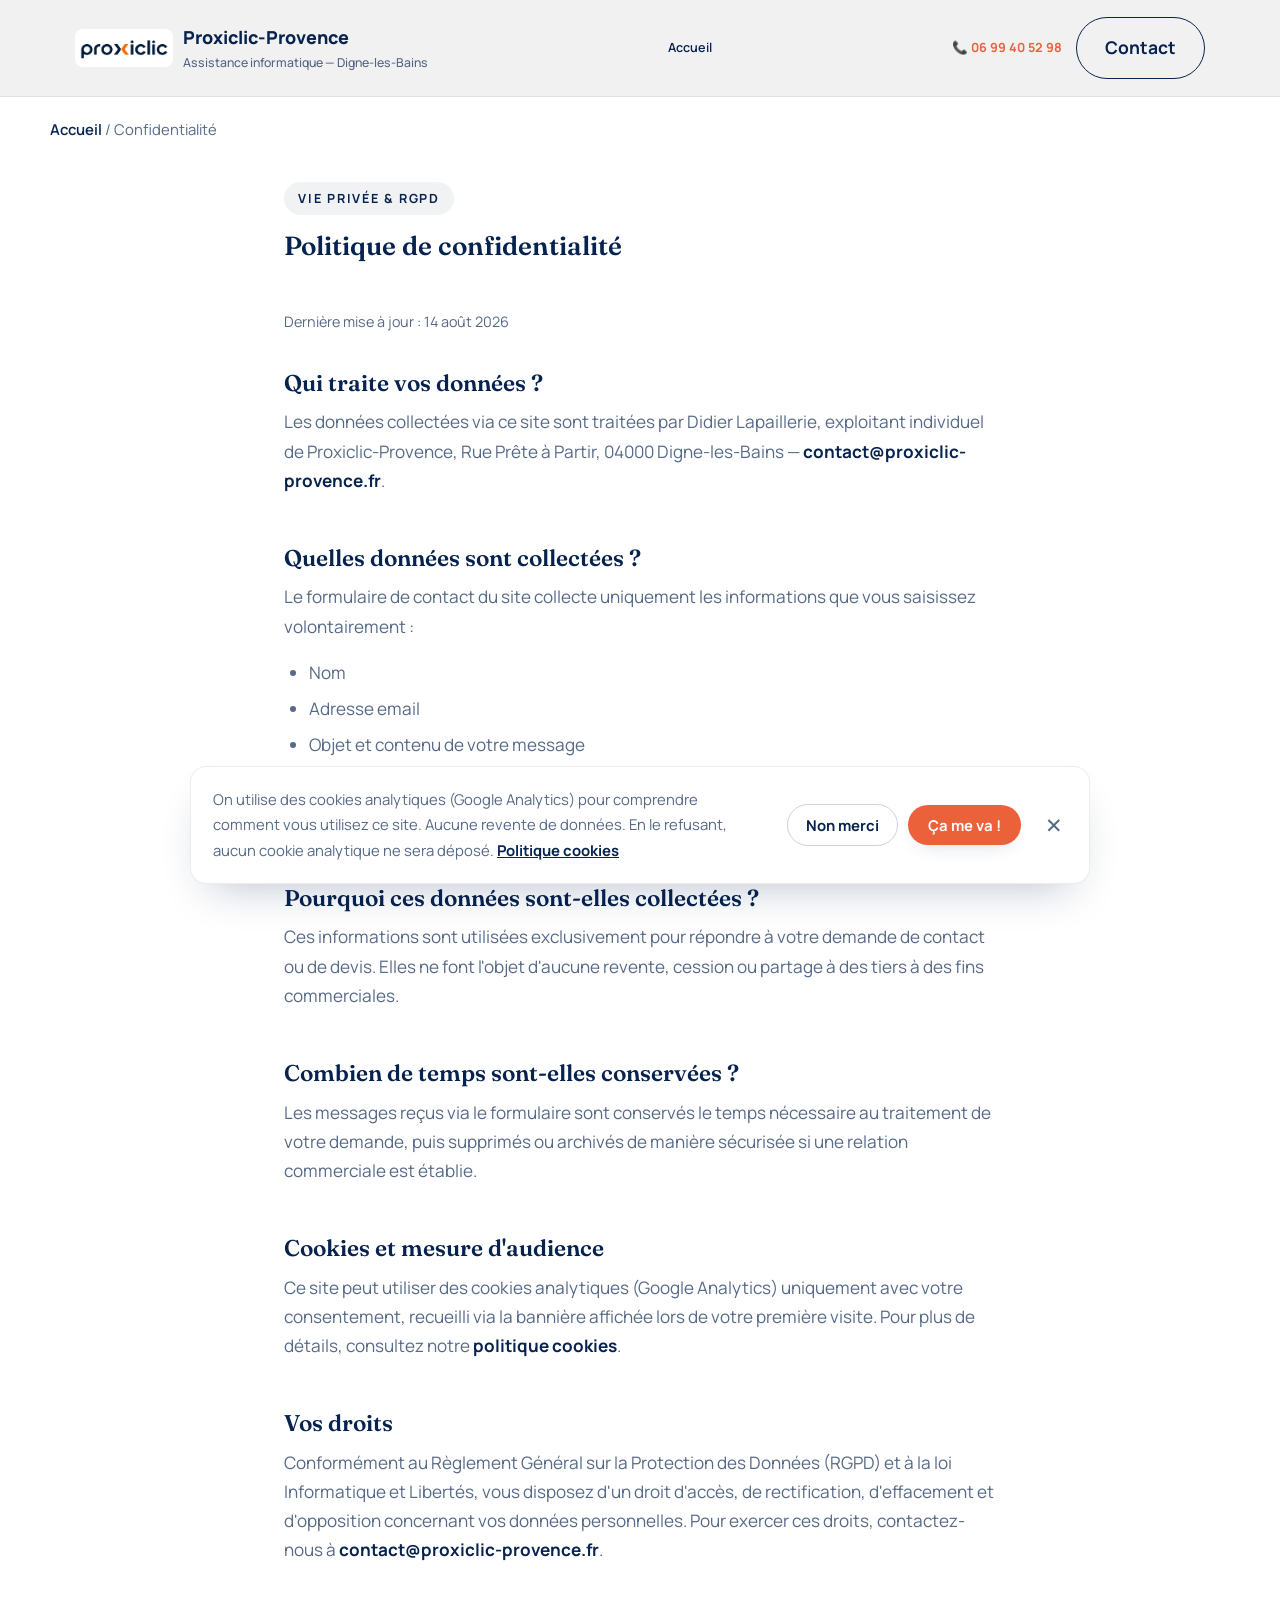
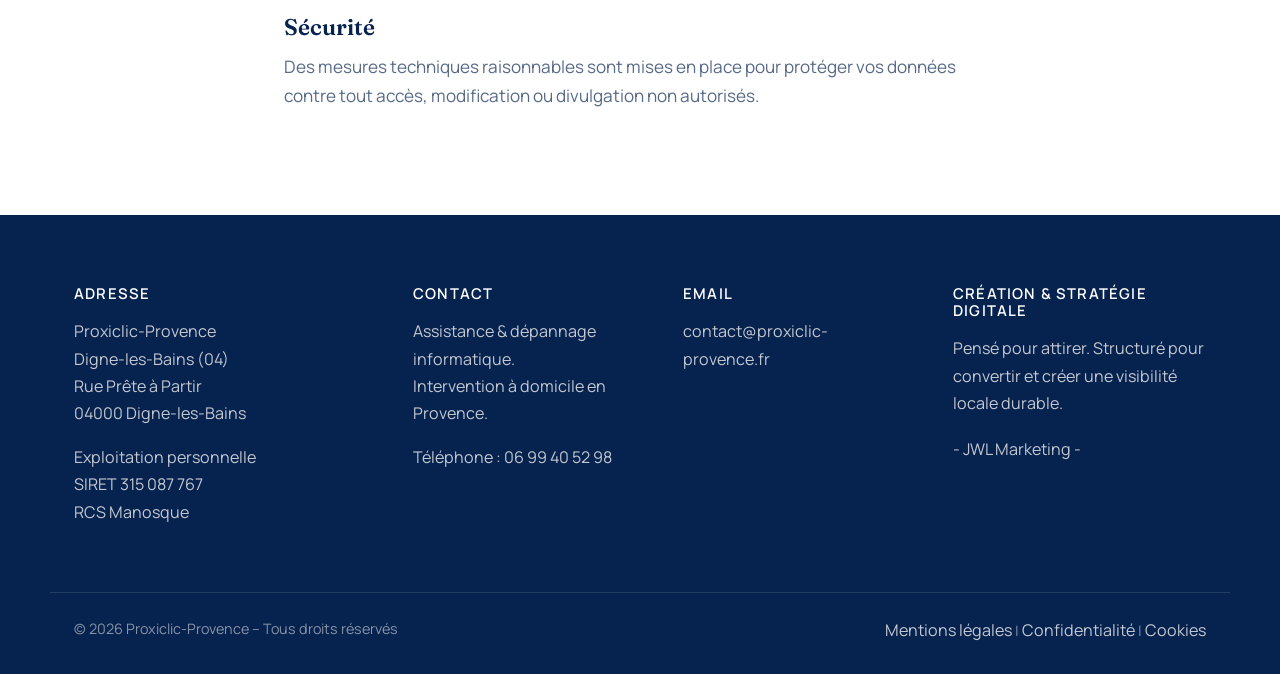
==== confidentialite/index.html @ a463f21f "Site initial Proxiclic-Provence : accueil, contact, pages légales Refonte complète du site vitrine (" ====
<!doctype html>
<html lang="fr">
<head>
<meta charset="UTF-8">
<meta name="viewport" content="width=device-width, initial-scale=1">
<base href="/">
<title>Politique de confidentialité | Proxiclic-Provence</title>
<meta name="description" content="Politique de confidentialité et protection des données personnelles du site Proxiclic-Provence.">
<meta name="robots" content="noindex">
<link rel="canonical" href="https://www.proxiclic-provence.fr/confidentialite/">
<link rel="icon" href="assets/images/logo.svg">
<link rel="stylesheet" href="assets/css/style.css?v=6">
</head>
<body>

<header class="site-header">
  <div class="bar">
    <a href="" class="brand">
      <img src="assets/images/proxixli-logo-digne-les-bains.jpeg" alt="Logo Proxiclic-Provence">
      <span>Proxiclic-Provence<small>Assistance informatique — Digne-les-Bains</small></span>
    </a>
    <nav class="main-nav">
      <a href="">Accueil</a>
    </nav>
    <div class="header-actions">
      <a href="tel:0699405298" class="tel-link">📞 06 99 40 52 98</a>
      <a href="contact/" class="btn btn-outline">Contact</a>
      <button class="nav-toggle" aria-label="Ouvrir le menu" aria-expanded="false">☰</button>
    </div>
  </div>
</header>

<div class="container breadcrumb"><a href="">Accueil</a> / Confidentialité</div>

<main>
  <section class="section" style="padding-top:40px;">
    <div class="container page-legale">
      <div class="section-head">
        <span class="eyebrow">Vie privée & RGPD</span>
        <h1>Politique de confidentialité</h1>
      </div>
      <p class="maj">Dernière mise à jour : 14 août 2026</p>

      <h2>Qui traite vos données ?</h2>
      <p>
        Les données collectées via ce site sont traitées par Didier Lapaillerie, exploitant individuel de
        Proxiclic-Provence, Rue Prête à Partir, 04000 Digne-les-Bains — <a href="mailto:contact@proxiclic-provence.fr" style="color:var(--bleu); font-weight:700;">contact@proxiclic-provence.fr</a>.
      </p>

      <h2>Quelles données sont collectées ?</h2>
      <p>Le formulaire de contact du site collecte uniquement les informations que vous saisissez volontairement :</p>
      <ul>
        <li>Nom</li>
        <li>Adresse email</li>
        <li>Objet et contenu de votre message</li>
      </ul>
      <p>Aucune autre donnée personnelle n'est collectée via ce formulaire (pas d'adresse, de téléphone ou de données bancaires demandées).</p>

      <h2>Pourquoi ces données sont-elles collectées ?</h2>
      <p>
        Ces informations sont utilisées exclusivement pour répondre à votre demande de contact ou de devis. Elles
        ne font l'objet d'aucune revente, cession ou partage à des tiers à des fins commerciales.
      </p>

      <h2>Combien de temps sont-elles conservées ?</h2>
      <p>
        Les messages reçus via le formulaire sont conservés le temps nécessaire au traitement de votre demande,
        puis supprimés ou archivés de manière sécurisée si une relation commerciale est établie.
      </p>

      <h2>Cookies et mesure d'audience</h2>
      <p>
        Ce site peut utiliser des cookies analytiques (Google Analytics) uniquement avec votre consentement,
        recueilli via la bannière affichée lors de votre première visite. Pour plus de détails, consultez notre
        <a href="politique-cookies/" style="color:var(--bleu); font-weight:700;">politique cookies</a>.
      </p>

      <h2>Vos droits</h2>
      <p>
        Conformément au Règlement Général sur la Protection des Données (RGPD) et à la loi Informatique et
        Libertés, vous disposez d'un droit d'accès, de rectification, d'effacement et d'opposition concernant vos
        données personnelles. Pour exercer ces droits, contactez-nous à
        <a href="mailto:contact@proxiclic-provence.fr" style="color:var(--bleu); font-weight:700;">contact@proxiclic-provence.fr</a>.
      </p>

      <h2>Sécurité</h2>
      <p>
        Des mesures techniques raisonnables sont mises en place pour protéger vos données contre tout accès,
        modification ou divulgation non autorisés.
      </p>
    </div>
  </section>
</main>

<footer class="site-footer">
  <div class="container footer-grid">
    <div>
      <h4>Adresse</h4>
      <p>Proxiclic-Provence<br>Digne-les-Bains (04)<br>Rue Prête à Partir<br>04000 Digne-les-Bains</p>
      <p>Exploitation personnelle<br>SIRET 315 087 767<br>RCS Manosque</p>
    </div>
    <div>
      <h4>Contact</h4>
      <p>Assistance & dépannage informatique.<br>Intervention à domicile en Provence.</p>
      <p>Téléphone : <a href="tel:0699405298">06 99 40 52 98</a></p>
    </div>
    <div>
      <h4>Email</h4>
      <p><a href="mailto:contact@proxiclic-provence.fr">contact@proxiclic-provence.fr</a></p>
    </div>
    <div>
      <h4>Création & stratégie digitale</h4>
      <p>Pensé pour attirer. Structuré pour convertir et créer une visibilité locale durable.</p>
      <a href="https://www.jwl-marketing.fr/" target="_blank" rel="noopener">- JWL Marketing -</a>
    </div>
  </div>
  <div class="container footer-bottom">
    <span>© 2026 Proxiclic-Provence – Tous droits réservés</span>
    <span><a href="mentions-legales/">Mentions légales</a> | <a href="confidentialite/">Confidentialité</a> | <a href="politique-cookies/">Cookies</a></span>
  </div>
</footer>

<div class="cookie-banniere">
  <p>On utilise des cookies analytiques (Google Analytics) pour comprendre comment vous utilisez ce site. Aucune revente de données. En le refusant, aucun cookie analytique ne sera déposé. <a href="politique-cookies/">Politique cookies</a></p>
  <div class="cookie-actions">
    <button class="cookie-refuser" type="button">Non merci</button>
    <button class="cookie-accepter" type="button">Ça me va !</button>
  </div>
  <button class="cookie-fermer" type="button" aria-label="Fermer">✕</button>
</div>

<script src="assets/js/main.js?v=3"></script>
</body>
</html>
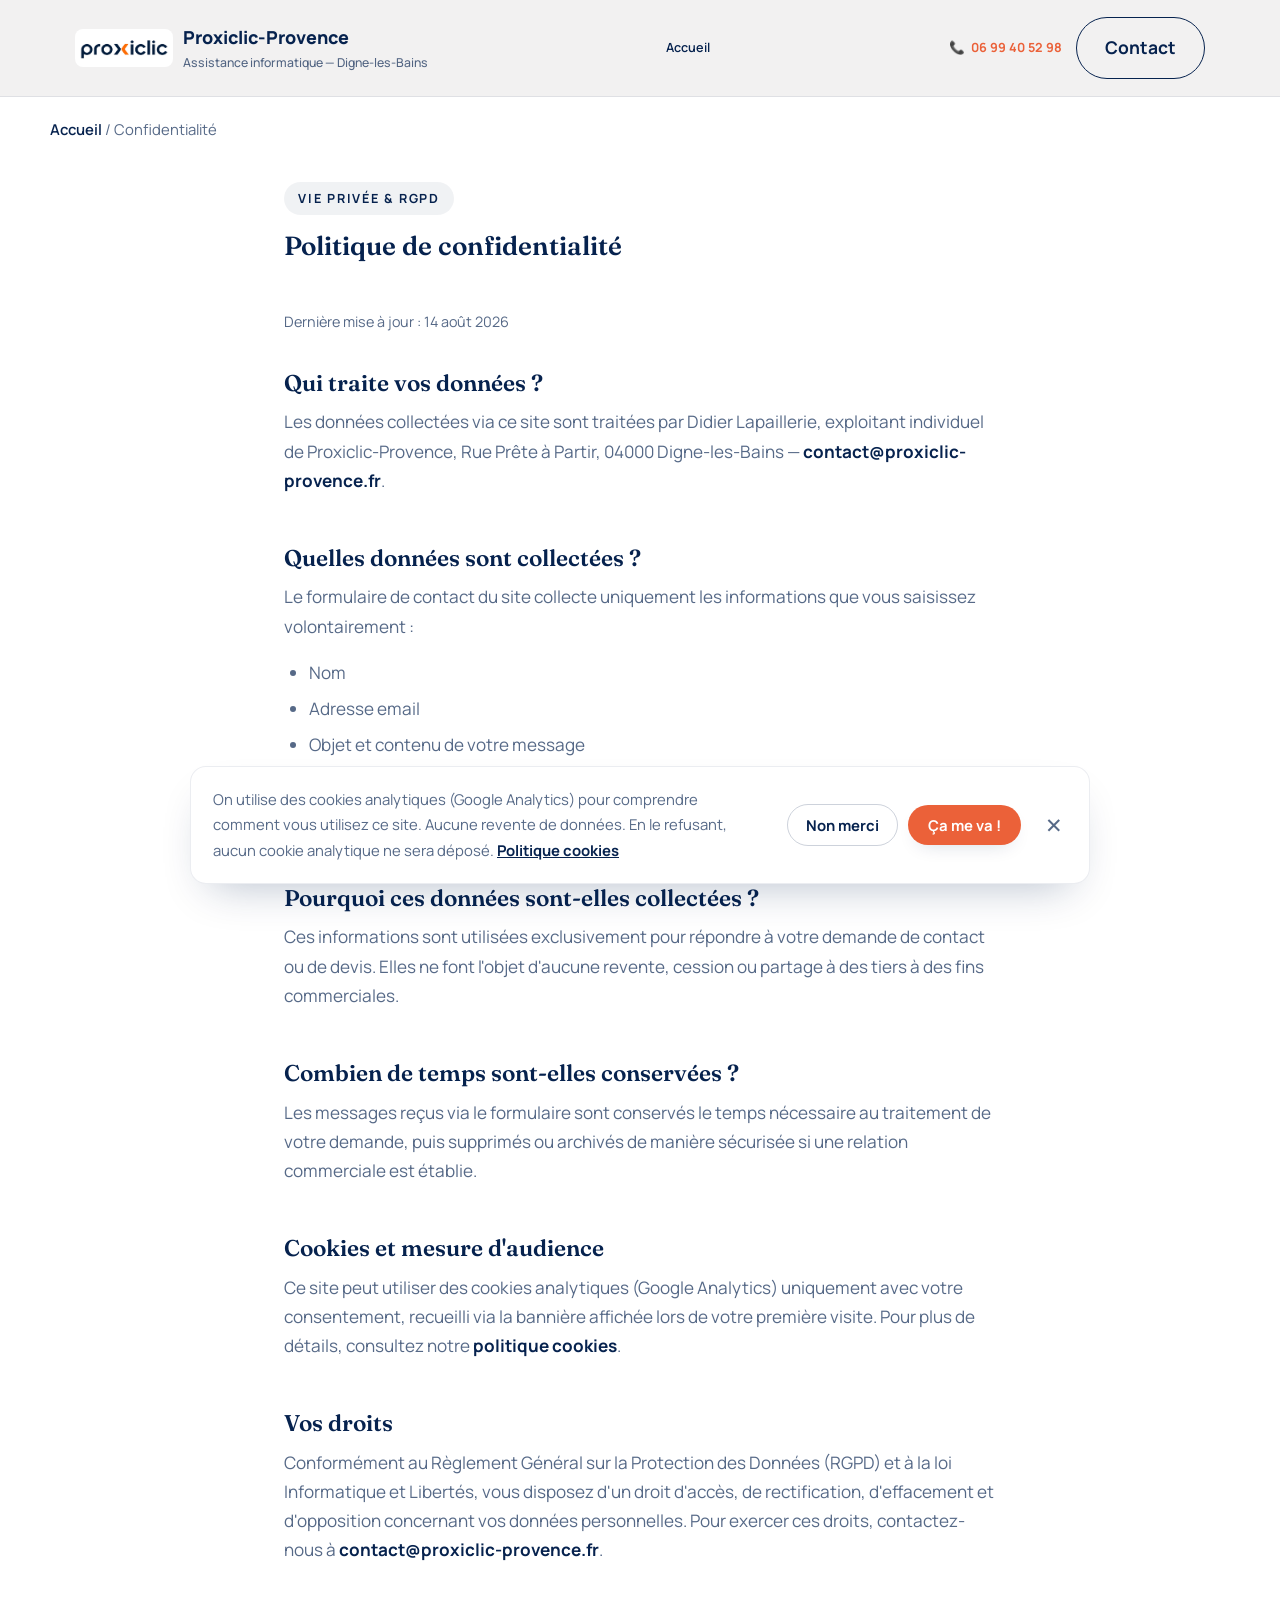
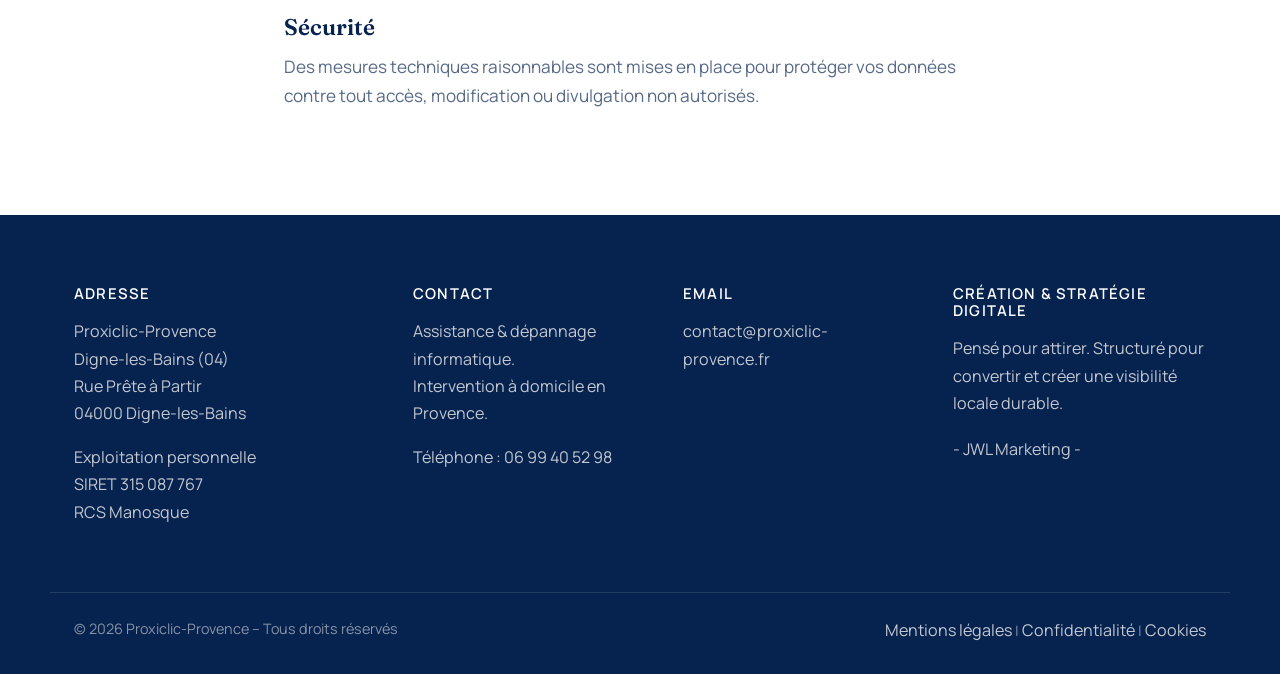
==== commit a52415ba: "Corrections diverses après un audit du site - Rewrites vercel.json plus fiables : les patterns :path" ====
--- a/confidentialite/index.html
+++ b/confidentialite/index.html
@@ -8,8 +8,8 @@
 <meta name="description" content="Politique de confidentialité et protection des données personnelles du site Proxiclic-Provence.">
 <meta name="robots" content="noindex">
 <link rel="canonical" href="https://www.proxiclic-provence.fr/confidentialite/">
-<link rel="icon" href="assets/images/logo.svg">
-<link rel="stylesheet" href="assets/css/style.css?v=6">
+<link rel="icon" href="assets/images/logo.webp">
+<link rel="stylesheet" href="assets/css/style.css?v=7">
 </head>
 <body>
 
@@ -23,7 +23,7 @@
       <a href="">Accueil</a>
     </nav>
     <div class="header-actions">
-      <a href="tel:0699405298" class="tel-link">📞 06 99 40 52 98</a>
+      <a href="tel:0699405298" class="tel-link">📞 <span class="tel-numero">06 99 40 52 98</span></a>
       <a href="contact/" class="btn btn-outline">Contact</a>
       <button class="nav-toggle" aria-label="Ouvrir le menu" aria-expanded="false">☰</button>
     </div>
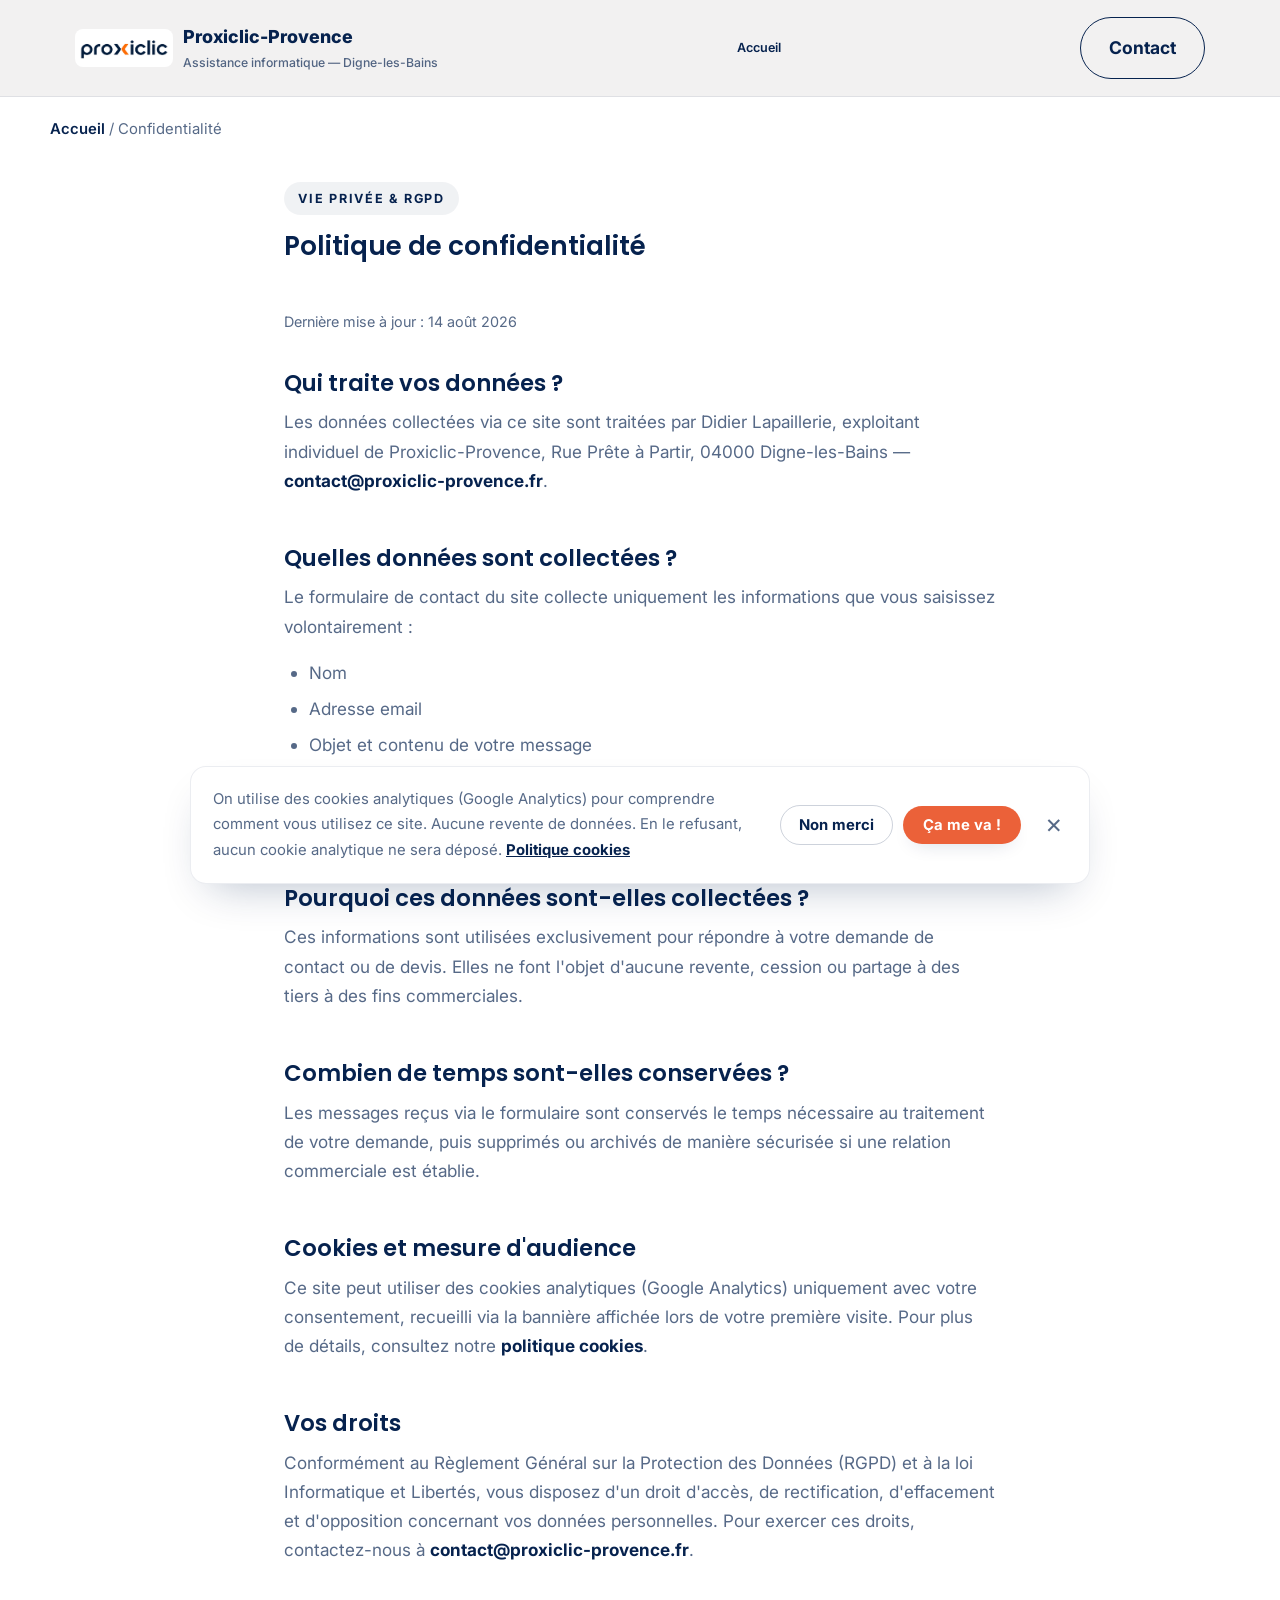
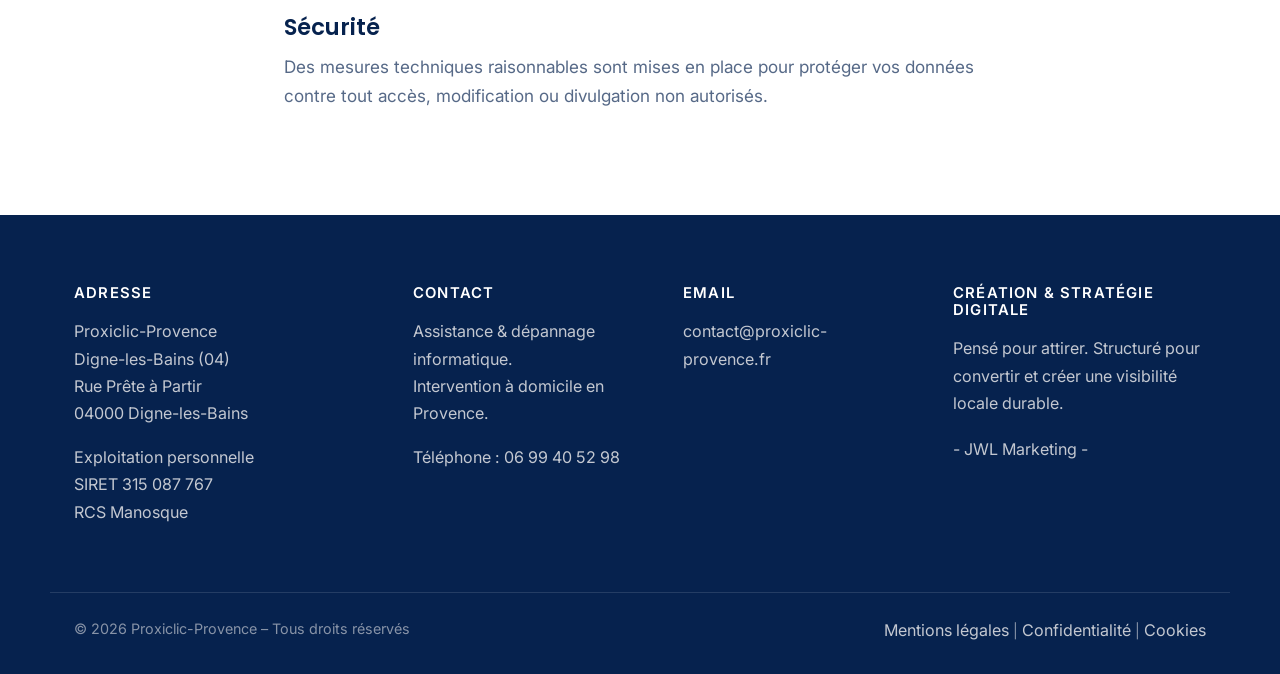
==== commit 165cbbbe: "Retire num header, etoiles jaunes, deplace avis au hero, corrige cadrage photo telephone, retire poi" ====
--- a/confidentialite/index.html
+++ b/confidentialite/index.html
@@ -23,8 +23,7 @@
       <a href="">Accueil</a>
     </nav>
     <div class="header-actions">
-      <a href="tel:0699405298" class="tel-link">📞 <span class="tel-numero">06 99 40 52 98</span></a>
-      <a href="contact/" class="btn btn-outline">Contact</a>
+      <a href="/#contact" class="btn btn-outline">Contact</a>
       <button class="nav-toggle" aria-label="Ouvrir le menu" aria-expanded="false">☰</button>
     </div>
   </div>
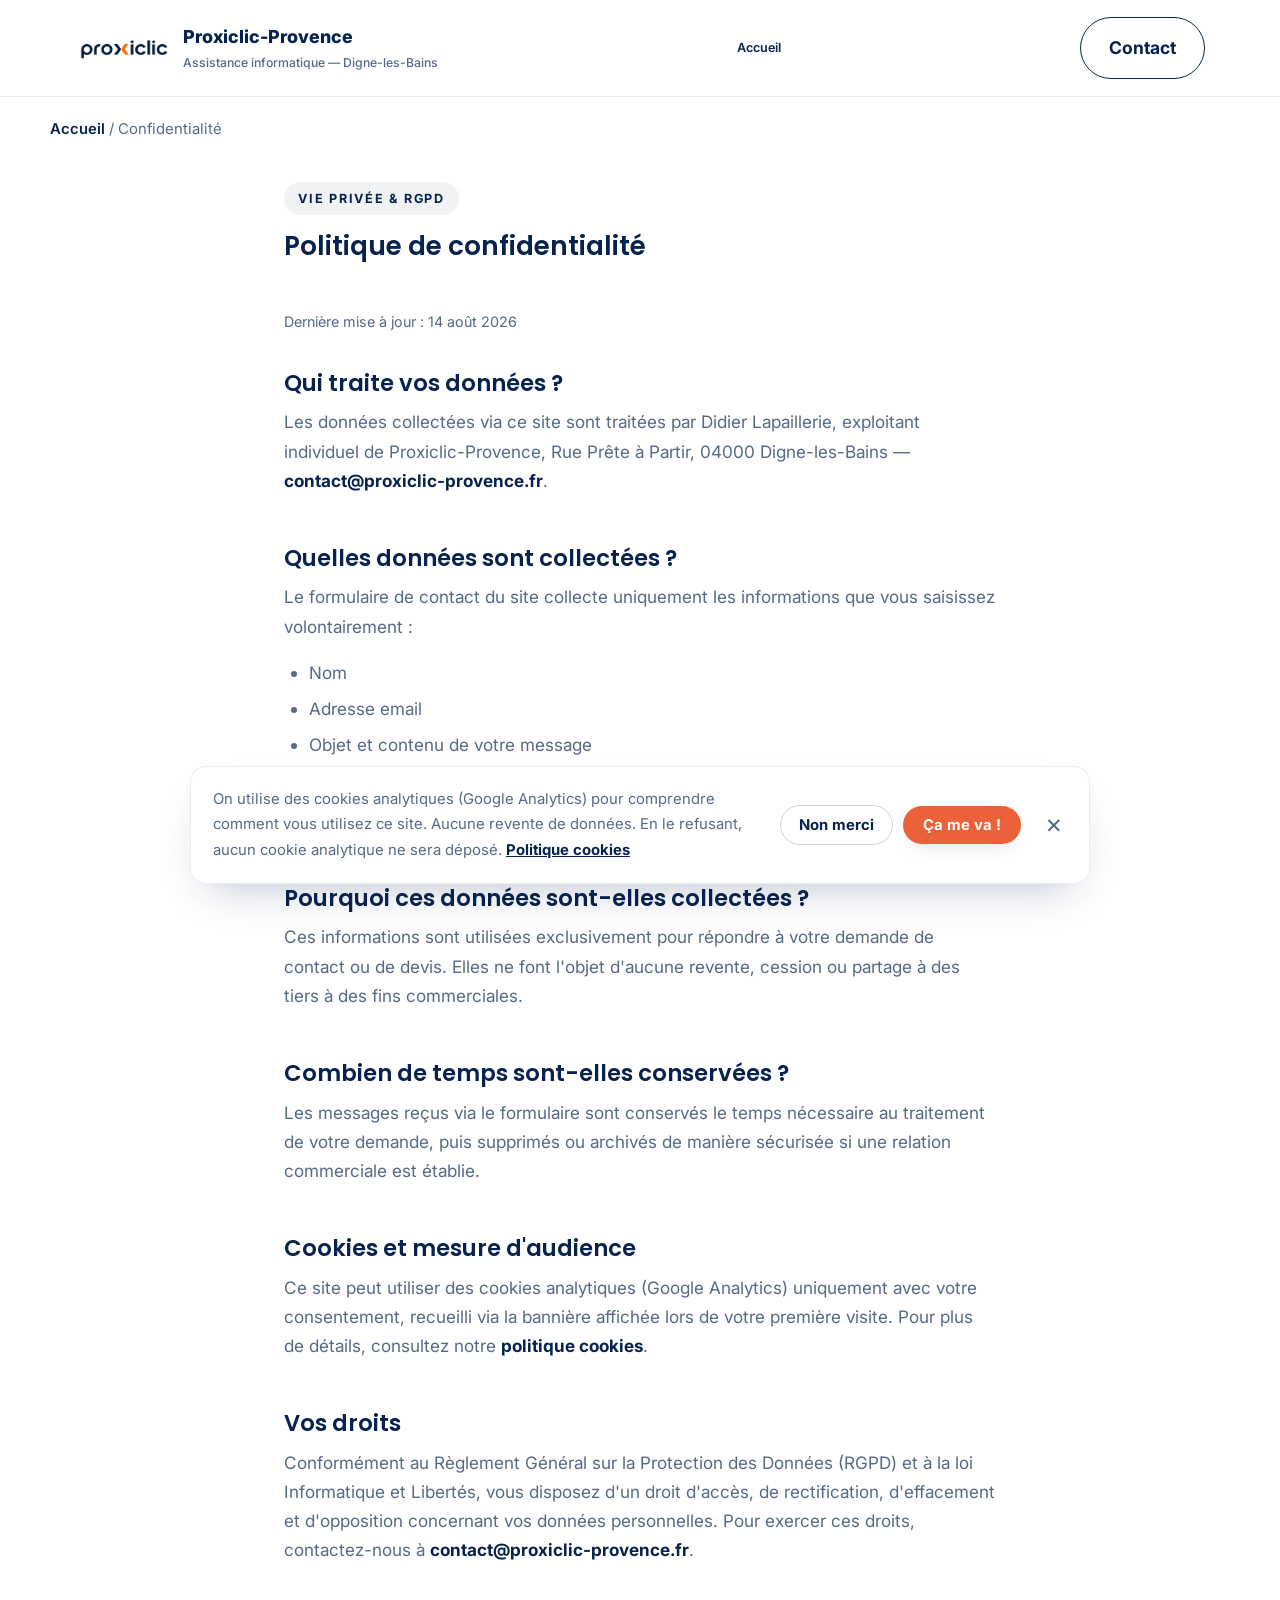
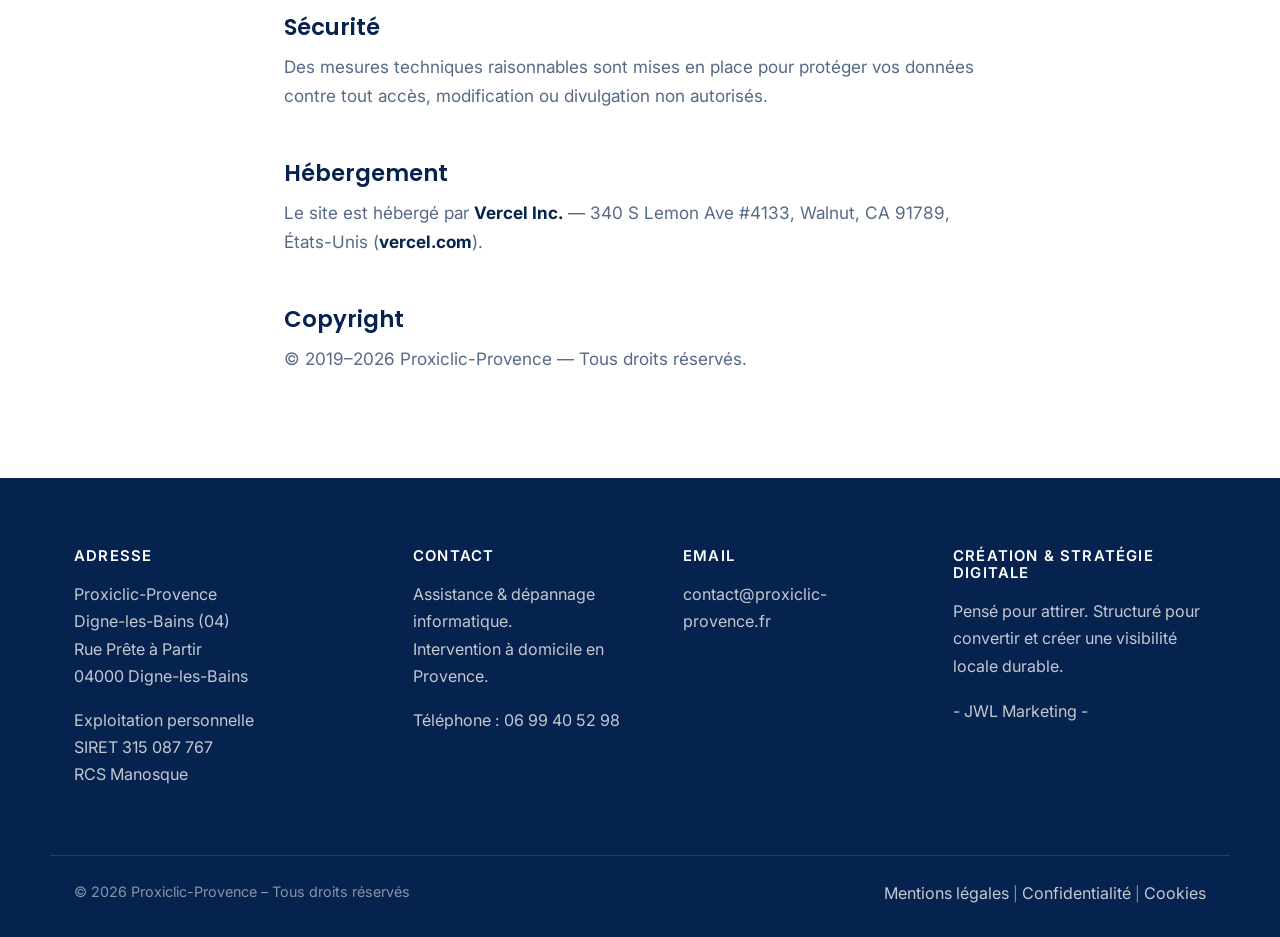
==== commit 8debb627: "Corrige l'hebergeur (Vercel au lieu d'OVH) dans mentions legales, ajoute hebergement + copyright dan" ====
--- a/confidentialite/index.html
+++ b/confidentialite/index.html
@@ -87,6 +87,15 @@
         Des mesures techniques raisonnables sont mises en place pour protéger vos données contre tout accès,
         modification ou divulgation non autorisés.
       </p>
+
+      <h2>Hébergement</h2>
+      <p>
+        Le site est hébergé par <strong>Vercel Inc.</strong> — 340 S Lemon Ave #4133, Walnut, CA 91789, États-Unis
+        (<a href="https://vercel.com" target="_blank" rel="noopener" style="color:var(--bleu); font-weight:700;">vercel.com</a>).
+      </p>
+
+      <h2>Copyright</h2>
+      <p>© 2019–2026 Proxiclic-Provence — Tous droits réservés.</p>
     </div>
   </section>
 </main>
